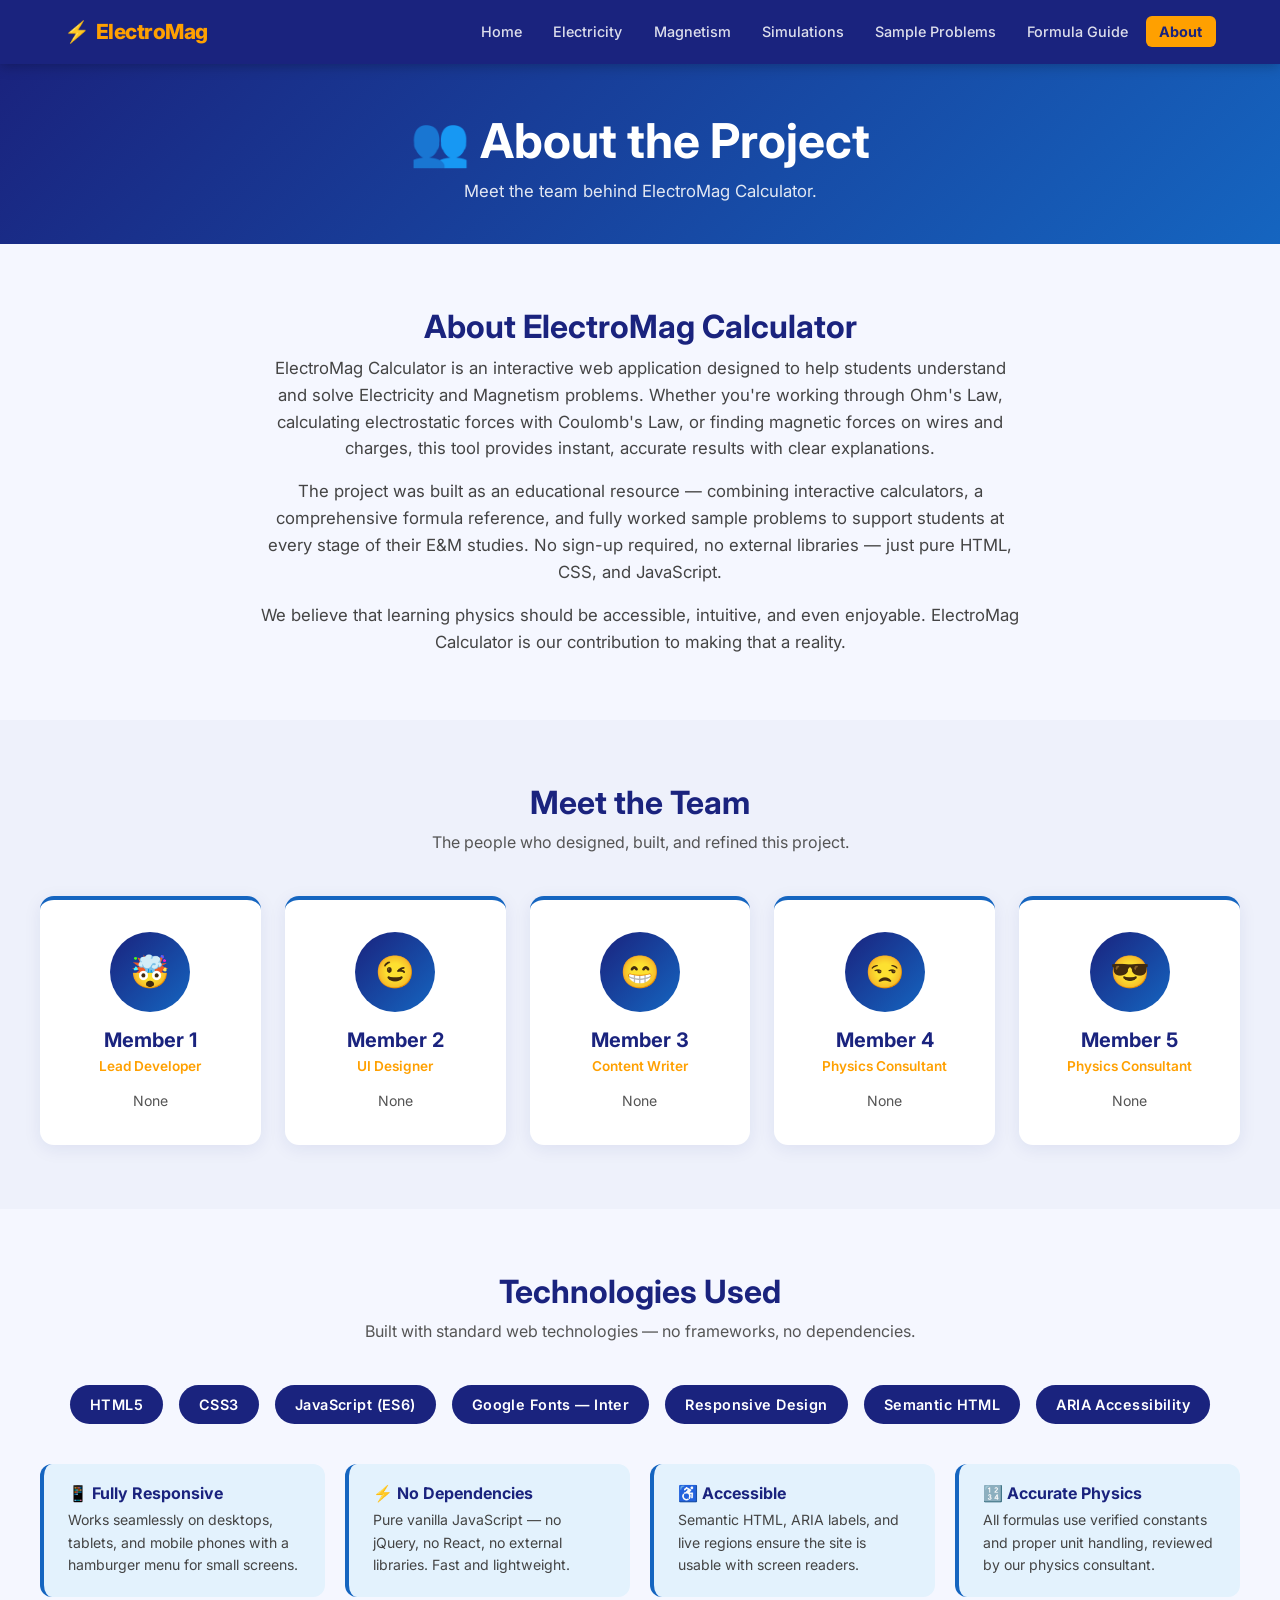
==== about.html @ d40cd8af "1st test" ====
<!DOCTYPE html>
<html lang="en">
<head>
  <meta charset="UTF-8" />
  <meta name="viewport" content="width=device-width, initial-scale=1.0" />
  <meta name="description" content="About the ElectroMag Calculator project and development team." />
  <title>About — ElectroMag</title>
  <link rel="stylesheet" href="css/style.css" />
</head>
<body>

  <!-- ── Navbar ── -->
  <nav class="navbar" role="navigation" aria-label="Main navigation">
    <div class="nav-container">
      <a href="index.html" class="nav-logo">⚡ <span>ElectroMag</span></a>
      <button class="hamburger" aria-label="Toggle navigation menu" aria-expanded="false">
        <span></span><span></span><span></span>
      </button>
      <ul class="nav-links" role="list">
        <li><a href="index.html">Home</a></li>
        <li><a href="electricity.html">Electricity</a></li>
        <li><a href="magnetism.html">Magnetism</a></li>
        <li><a href="simulations.html">Simulations</a></li>
        <li><a href="sample-problems.html">Sample Problems</a></li>
        <li><a href="formula-guide.html">Formula Guide</a></li>
        <li><a href="about.html" class="active" aria-current="page">About</a></li>
      </ul>
    </div>
  </nav>

  <div class="page-content">

    <!-- ── Page Header ── -->
    <header class="page-header">
      <h1>👥 About the Project</h1>
      <p>Meet the team behind ElectroMag Calculator.</p>
    </header>

    <main>

      <!-- ── Project Description ── -->
      <section class="section" aria-labelledby="about-heading">
        <div class="container">
          <h2 class="section-title" id="about-heading">About ElectroMag Calculator</h2>

          <p class="about-description">
            ElectroMag Calculator is an interactive web application designed to help students
            understand and solve Electricity and Magnetism problems. Whether you're working
            through Ohm's Law, calculating electrostatic forces with Coulomb's Law, or
            finding magnetic forces on wires and charges, this tool provides instant,
            accurate results with clear explanations.
          </p>

          <p class="about-description">
            The project was built as an educational resource — combining interactive
            calculators, a comprehensive formula reference, and fully worked sample
            problems to support students at every stage of their E&amp;M studies.
            No sign-up required, no external libraries — just pure HTML, CSS, and JavaScript.
          </p>

          <p class="about-description" style="margin-bottom:0;">
            We believe that learning physics should be accessible, intuitive, and even
            enjoyable. ElectroMag Calculator is our contribution to making that a reality.
          </p>
        </div>
      </section>

      <!-- ── Team ── -->
      <section class="section section-alt" aria-labelledby="team-heading">
        <div class="container">
          <h2 class="section-title" id="team-heading">Meet the Team</h2>
          <p class="section-subtitle">The people who designed, built, and refined this project.</p>

          <div class="team-grid">

            <article class="team-card" aria-labelledby="member1-name">
              <div class="team-avatar" aria-hidden="true">🤯</div>
              <h3 id="member1-name">Member 1</h3>
              <p class="team-role">Lead Developer</p>
              <p style="font-size:0.88rem; color:#555; margin-top:0.5rem; margin-bottom:0;">
                None
              </p>
            </article>

            <article class="team-card" aria-labelledby="member2-name">
              <div class="team-avatar" aria-hidden="true">😉</div>
              <h3 id="member2-name">Member 2</h3>
              <p class="team-role">UI Designer</p>
              <p style="font-size:0.88rem; color:#555; margin-top:0.5rem; margin-bottom:0;">
                None
              </p>
            </article>

            <article class="team-card" aria-labelledby="member3-name">
              <div class="team-avatar" aria-hidden="true">😁</div>
              <h3 id="member3-name">Member 3</h3>
              <p class="team-role">Content Writer</p>
              <p style="font-size:0.88rem; color:#555; margin-top:0.5rem; margin-bottom:0;">
                None
              </p>
            </article>

            <article class="team-card" aria-labelledby="member4-name">
              <div class="team-avatar" aria-hidden="true">😒</div>
              <h3 id="member4-name">Member 4</h3>
              <p class="team-role">Physics Consultant</p>
              <p style="font-size:0.88rem; color:#555; margin-top:0.5rem; margin-bottom:0;">
                None
              </p>
            </article>

            <article class="team-card" aria-labelledby="member4-name">
              <div class="team-avatar" aria-hidden="true">😎</div>
              <h3 id="member4-name">Member 5</h3>
              <p class="team-role">Physics Consultant</p>
              <p style="font-size:0.88rem; color:#555; margin-top:0.5rem; margin-bottom:0;">
                None
              </p>
            </article>

          </div>
        </div>
      </section>

      <!-- ── Technologies ── -->
      <section class="section" aria-labelledby="tech-heading">
        <div class="container">
          <h2 class="section-title" id="tech-heading">Technologies Used</h2>
          <p class="section-subtitle">Built with standard web technologies — no frameworks, no dependencies.</p>

          <div class="tech-grid">
            <span class="tech-badge">HTML5</span>
            <span class="tech-badge">CSS3</span>
            <span class="tech-badge">JavaScript (ES6)</span>
            <span class="tech-badge">Google Fonts — Inter</span>
            <span class="tech-badge">Responsive Design</span>
            <span class="tech-badge">Semantic HTML</span>
            <span class="tech-badge">ARIA Accessibility</span>
          </div>

          <!-- Feature highlights -->
          <div style="margin-top:2.5rem; display:grid; grid-template-columns: repeat(auto-fit, minmax(220px, 1fr)); gap:1.25rem;">

            <div style="background:#e3f2fd; border-radius:12px; padding:1.25rem 1.5rem; border-left:4px solid #1565c0;">
              <h3 style="color:#1a237e; font-size:1rem; margin-bottom:0.4rem;">📱 Fully Responsive</h3>
              <p style="font-size:0.88rem; color:#444; margin-bottom:0;">
                Works seamlessly on desktops, tablets, and mobile phones with a hamburger menu for small screens.
              </p>
            </div>

            <div style="background:#e3f2fd; border-radius:12px; padding:1.25rem 1.5rem; border-left:4px solid #1565c0;">
              <h3 style="color:#1a237e; font-size:1rem; margin-bottom:0.4rem;">⚡ No Dependencies</h3>
              <p style="font-size:0.88rem; color:#444; margin-bottom:0;">
                Pure vanilla JavaScript — no jQuery, no React, no external libraries. Fast and lightweight.
              </p>
            </div>

            <div style="background:#e3f2fd; border-radius:12px; padding:1.25rem 1.5rem; border-left:4px solid #1565c0;">
              <h3 style="color:#1a237e; font-size:1rem; margin-bottom:0.4rem;">♿ Accessible</h3>
              <p style="font-size:0.88rem; color:#444; margin-bottom:0;">
                Semantic HTML, ARIA labels, and live regions ensure the site is usable with screen readers.
              </p>
            </div>

            <div style="background:#e3f2fd; border-radius:12px; padding:1.25rem 1.5rem; border-left:4px solid #1565c0;">
              <h3 style="color:#1a237e; font-size:1rem; margin-bottom:0.4rem;">🔢 Accurate Physics</h3>
              <p style="font-size:0.88rem; color:#444; margin-bottom:0;">
                All formulas use verified constants and proper unit handling, reviewed by our physics consultant.
              </p>
            </div>

          </div>
        </div>
      </section>

    </main>

    <!-- ── Footer ── -->
    <footer role="contentinfo">
      <!-- <p>&copy; 2026 <a href="index.html">ElectroMag Calculator</a>. Built for students, by students.</p> -->
    </footer>

  </div><!-- end .page-content -->

  <script src="js/calculators.js"></script>
</body>
</html>
---- css/style.css ----
/* ============================================================
   ElectroMag Calculator — style.css
   Color scheme:
     Primary:   #1a237e (deep blue)
     Secondary: #1565c0 (electric blue)
     Accent:    #ffa000 (amber)
     BG:        #ffffff / #f5f7ff
   ============================================================ */

@import url('https://fonts.googleapis.com/css2?family=Inter:wght@300;400;500;600;700;800&display=swap');

/* ── Reset & Base ── */
*, *::before, *::after {
  box-sizing: border-box;
  margin: 0;
  padding: 0;
}

html {
  scroll-behavior: smooth;
}

body {
  font-family: 'Inter', sans-serif;
  background-color: #f5f7ff;
  color: #212121;
  line-height: 1.6;
  min-height: 100vh;
  display: flex;
  flex-direction: column;
}

main {
  flex: 1;
}

a {
  text-decoration: none;
  color: inherit;
}

ul {
  list-style: none;
}

img {
  max-width: 100%;
  display: block;
}

/* ── Typography ── */
h1, h2, h3, h4 {
  line-height: 1.2;
  font-weight: 700;
}

h1 { font-size: clamp(2rem, 5vw, 3rem); }
h2 { font-size: clamp(1.5rem, 3vw, 2rem); }
h3 { font-size: 1.25rem; }

p { margin-bottom: 0.75rem; }

/* ── Navbar ── */
.navbar {
  position: fixed;
  top: 0;
  left: 0;
  right: 0;
  z-index: 1000;
  background-color: #1a237e;
  box-shadow: 0 2px 12px rgba(0,0,0,0.25);
}

.nav-container {
  max-width: 1200px;
  margin: 0 auto;
  padding: 0 1.5rem;
  display: flex;
  align-items: center;
  justify-content: space-between;
  height: 64px;
}

.nav-logo {
  font-size: 1.3rem;
  font-weight: 800;
  color: #ffffff;
  letter-spacing: -0.5px;
  display: flex;
  align-items: center;
  gap: 0.4rem;
}

.nav-logo span {
  color: #ffa000;
}

.nav-links {
  display: flex;
  align-items: center;
  gap: 0.25rem;
}

.nav-links a {
  color: rgba(255,255,255,0.85);
  font-size: 0.9rem;
  font-weight: 500;
  padding: 0.45rem 0.85rem;
  border-radius: 6px;
  transition: background 0.2s, color 0.2s;
}

.nav-links a:hover,
.nav-links a.active {
  background-color: rgba(255,255,255,0.15);
  color: #ffffff;
}

.nav-links a.active {
  background-color: #ffa000;
  color: #1a237e;
  font-weight: 700;
}

/* Hamburger */
.hamburger {
  display: none;
  flex-direction: column;
  gap: 5px;
  cursor: pointer;
  padding: 6px;
  border: none;
  background: transparent;
}

.hamburger span {
  display: block;
  width: 26px;
  height: 3px;
  background: #ffffff;
  border-radius: 3px;
  transition: transform 0.3s, opacity 0.3s;
}

.hamburger.open span:nth-child(1) { transform: translateY(8px) rotate(45deg); }
.hamburger.open span:nth-child(2) { opacity: 0; }
.hamburger.open span:nth-child(3) { transform: translateY(-8px) rotate(-45deg); }

/* ── Page offset for fixed navbar ── */
.page-content {
  padding-top: 64px;
}

/* ── Hero Section ── */
.hero {
  background: linear-gradient(135deg, #1a237e 0%, #1565c0 60%, #0288d1 100%);
  color: #ffffff;
  text-align: center;
  padding: 5rem 1.5rem 4rem;
}

.hero h1 {
  margin-bottom: 1rem;
  text-shadow: 0 2px 8px rgba(0,0,0,0.2);
}

.hero h1 span {
  color: #ffa000;
}

.hero p {
  font-size: 1.15rem;
  max-width: 640px;
  margin: 0 auto 2rem;
  opacity: 0.92;
}

.hero-buttons {
  display: flex;
  gap: 1rem;
  justify-content: center;
  flex-wrap: wrap;
}

/* ── Buttons ── */
.btn {
  display: inline-block;
  padding: 0.7rem 1.6rem;
  border-radius: 8px;
  font-size: 0.95rem;
  font-weight: 600;
  cursor: pointer;
  border: none;
  transition: transform 0.15s, box-shadow 0.15s, background 0.2s;
}

.btn:hover {
  transform: translateY(-2px);
  box-shadow: 0 6px 18px rgba(0,0,0,0.18);
}

.btn-primary {
  background-color: #ffa000;
  color: #1a237e;
}

.btn-primary:hover {
  background-color: #ffb300;
}

.btn-outline {
  background-color: transparent;
  color: #ffffff;
  border: 2px solid rgba(255,255,255,0.7);
}

.btn-outline:hover {
  background-color: rgba(255,255,255,0.12);
  border-color: #ffffff;
}

.btn-calculate {
  background-color: #ffa000;
  color: #1a237e;
  font-weight: 700;
  font-size: 1rem;
  padding: 0.75rem 2rem;
  border-radius: 8px;
  border: none;
  cursor: pointer;
  width: 100%;
  margin-top: 0.5rem;
  transition: background 0.2s, transform 0.15s, box-shadow 0.15s;
}

.btn-calculate:hover {
  background-color: #ffb300;
  transform: translateY(-2px);
  box-shadow: 0 6px 16px rgba(255,160,0,0.35);
}

/* ── Section Wrapper ── */
.section {
  padding: 4rem 1.5rem;
}

.section-alt {
  background-color: #eef1fb;
}

.container {
  max-width: 1200px;
  margin: 0 auto;
}

.section-title {
  text-align: center;
  color: #1a237e;
  margin-bottom: 0.5rem;
}

.section-subtitle {
  text-align: center;
  color: #555;
  margin-bottom: 2.5rem;
  font-size: 1rem;
}

/* ── Feature Cards (Home) ── */
.cards-grid {
  display: grid;
  grid-template-columns: repeat(auto-fit, minmax(260px, 1fr));
  gap: 1.5rem;
}

.feature-card {
  background: #ffffff;
  border-radius: 14px;
  padding: 2rem 1.5rem;
  box-shadow: 0 4px 20px rgba(26,35,126,0.08);
  text-align: center;
  transition: transform 0.2s, box-shadow 0.2s;
  border-top: 4px solid #1565c0;
}

.feature-card:hover {
  transform: translateY(-6px);
  box-shadow: 0 10px 30px rgba(26,35,126,0.14);
}

.feature-icon {
  font-size: 2.8rem;
  margin-bottom: 1rem;
}

.feature-card h3 {
  color: #1a237e;
  margin-bottom: 0.6rem;
}

.feature-card p {
  color: #555;
  font-size: 0.95rem;
  margin-bottom: 0;
}

/* ── Page Header Banner ── */
.page-header {
  background: linear-gradient(135deg, #1a237e 0%, #1565c0 100%);
  color: #ffffff;
  padding: 3rem 1.5rem 2.5rem;
  text-align: center;
}

.page-header h1 {
  margin-bottom: 0.5rem;
}

.page-header p {
  opacity: 0.88;
  font-size: 1.05rem;
  margin-bottom: 0;
}

/* ── Calculator Cards ── */
.calc-grid {
  display: grid;
  grid-template-columns: repeat(auto-fit, minmax(320px, 1fr));
  gap: 2rem;
}

.calc-card {
  background: #ffffff;
  border-radius: 14px;
  padding: 2rem;
  box-shadow: 0 4px 20px rgba(26,35,126,0.09);
  border-top: 4px solid #ffa000;
  transition: box-shadow 0.2s;
}

.calc-card:hover {
  box-shadow: 0 8px 28px rgba(26,35,126,0.14);
}

.calc-card h3 {
  color: #1a237e;
  margin-bottom: 0.3rem;
}

.calc-formula {
  font-size: 0.9rem;
  color: #1565c0;
  font-weight: 600;
  margin-bottom: 1.25rem;
  font-style: italic;
}

/* ── Form Elements ── */
.form-group {
  margin-bottom: 1rem;
}

.form-group label {
  display: block;
  font-size: 0.88rem;
  font-weight: 600;
  color: #333;
  margin-bottom: 0.35rem;
}

.form-group input,
.form-group select {
  width: 100%;
  padding: 0.6rem 0.85rem;
  border: 1.5px solid #c5cae9;
  border-radius: 8px;
  font-size: 0.95rem;
  font-family: 'Inter', sans-serif;
  background: #f8f9ff;
  color: #212121;
  transition: border-color 0.2s, box-shadow 0.2s;
  outline: none;
}

.form-group input:focus,
.form-group select:focus {
  border-color: #1565c0;
  box-shadow: 0 0 0 3px rgba(21,101,192,0.12);
  background: #ffffff;
}

.form-group input::placeholder {
  color: #aaa;
}

/* ── Result Box ── */
.result-box {
  margin-top: 1.25rem;
  padding: 1rem 1.25rem;
  background: #e3f2fd;
  border-radius: 10px;
  border-left: 4px solid #1565c0;
  display: none;
}

.result-box.show {
  display: block;
}

.result-box.error {
  background: #fce4ec;
  border-left-color: #e53935;
}

.result-value {
  font-size: 1.4rem;
  font-weight: 800;
  color: #1a237e;
  margin-bottom: 0.3rem;
}

.result-explanation {
  font-size: 0.88rem;
  color: #444;
  margin-bottom: 0;
}

.result-box.error .result-value {
  font-size: 1rem;
  color: #c62828;
}

/* ── Sample Problems ── */
.problems-list {
  display: flex;
  flex-direction: column;
  gap: 1.75rem;
}

.problem-card {
  background: #ffffff;
  border-radius: 14px;
  padding: 1.75rem 2rem;
  box-shadow: 0 4px 18px rgba(26,35,126,0.08);
  border-left: 5px solid #ffa000;
}

.problem-card h3 {
  color: #1a237e;
  margin-bottom: 1rem;
  font-size: 1.1rem;
}

.problem-step {
  margin-bottom: 0.6rem;
  font-size: 0.95rem;
}

.problem-step strong {
  color: #1565c0;
  font-weight: 700;
  min-width: 90px;
  display: inline-block;
}

.problem-answer {
  margin-top: 0.75rem;
  padding: 0.6rem 1rem;
  background: #e8f5e9;
  border-radius: 8px;
  font-weight: 700;
  color: #2e7d32;
  font-size: 1rem;
}

/* ── Formula Guide ── */
.formula-table-wrapper {
  overflow-x: auto;
  border-radius: 12px;
  box-shadow: 0 4px 18px rgba(26,35,126,0.08);
}

.formula-table {
  width: 100%;
  border-collapse: collapse;
  background: #ffffff;
  font-size: 0.93rem;
}

.formula-table thead {
  background: #1a237e;
  color: #ffffff;
}

.formula-table thead th {
  padding: 0.9rem 1.1rem;
  text-align: left;
  font-weight: 600;
  letter-spacing: 0.02em;
}

.formula-table tbody tr:nth-child(even) {
  background: #f0f4ff;
}

.formula-table tbody tr:hover {
  background: #e3eaff;
}

.formula-table tbody td {
  padding: 0.8rem 1.1rem;
  border-bottom: 1px solid #e0e4f0;
  vertical-align: top;
}

.formula-table tbody td:nth-child(2) {
  font-weight: 700;
  color: #1565c0;
  font-style: italic;
  white-space: nowrap;
}

/* Constants section */
.constants-grid {
  display: grid;
  grid-template-columns: repeat(auto-fit, minmax(240px, 1fr));
  gap: 1.25rem;
  margin-top: 1.5rem;
}

.constant-card {
  background: #ffffff;
  border-radius: 12px;
  padding: 1.25rem 1.5rem;
  box-shadow: 0 3px 14px rgba(26,35,126,0.08);
  border-left: 4px solid #1565c0;
}

.constant-card .constant-name {
  font-size: 0.85rem;
  color: #666;
  margin-bottom: 0.25rem;
}

.constant-card .constant-value {
  font-size: 1.1rem;
  font-weight: 700;
  color: #1a237e;
}

/* ── About Page ── */
.about-description {
  max-width: 760px;
  margin: 0 auto 1rem;
  font-size: 1.05rem;
  color: #444;
  text-align: center;
}

.team-grid {
  display: grid;
  grid-template-columns: repeat(auto-fit, minmax(200px, 1fr));
  gap: 1.5rem;
}

.team-card {
  background: #ffffff;
  border-radius: 14px;
  padding: 2rem 1.25rem;
  text-align: center;
  box-shadow: 0 4px 18px rgba(26,35,126,0.08);
  transition: transform 0.2s, box-shadow 0.2s;
  border-top: 4px solid #1565c0;
}

.team-card:hover {
  transform: translateY(-5px);
  box-shadow: 0 10px 28px rgba(26,35,126,0.14);
}

.team-avatar {
  width: 80px;
  height: 80px;
  border-radius: 50%;
  background: linear-gradient(135deg, #1a237e, #1565c0);
  display: flex;
  align-items: center;
  justify-content: center;
  margin: 0 auto 1rem;
  font-size: 2rem;
  color: #ffffff;
}

.team-card h3 {
  color: #1a237e;
  margin-bottom: 0.3rem;
}

.team-role {
  font-size: 0.85rem;
  color: #ffa000;
  font-weight: 600;
}

.tech-grid {
  display: flex;
  flex-wrap: wrap;
  gap: 1rem;
  justify-content: center;
  margin-top: 1rem;
}

.tech-badge {
  background: #1a237e;
  color: #ffffff;
  padding: 0.5rem 1.25rem;
  border-radius: 50px;
  font-size: 0.9rem;
  font-weight: 600;
  letter-spacing: 0.03em;
}

/* ── Footer ── */
footer {
  background-color: #1a237e;
  color: rgba(255,255,255,0.8);
  text-align: center;
  padding: 1.5rem 1rem;
  font-size: 0.88rem;
}

footer a {
  color: #ffa000;
  font-weight: 600;
}

footer a:hover {
  text-decoration: underline;
}

/* ── Utility ── */
.text-center { text-align: center; }
.mt-1 { margin-top: 0.5rem; }
.mt-2 { margin-top: 1rem; }
.mt-3 { margin-top: 1.5rem; }
.mb-0 { margin-bottom: 0; }

/* ── Responsive ── */
@media (max-width: 768px) {
  .hamburger {
    display: flex;
  }

  .nav-links {
    display: none;
    position: absolute;
    top: 64px;
    left: 0;
    right: 0;
    background-color: #1a237e;
    flex-direction: column;
    padding: 1rem 1.5rem 1.5rem;
    gap: 0.25rem;
    box-shadow: 0 8px 20px rgba(0,0,0,0.2);
  }

  .nav-links.open {
    display: flex;
  }

  .nav-links a {
    padding: 0.65rem 1rem;
    font-size: 1rem;
    border-radius: 8px;
  }

  .hero {
    padding: 4rem 1.25rem 3rem;
  }

  .calc-grid {
    grid-template-columns: 1fr;
  }

  .problem-card {
    padding: 1.25rem 1.25rem;
  }

  .formula-table thead th,
  .formula-table tbody td {
    padding: 0.65rem 0.75rem;
    font-size: 0.85rem;
  }

  .section {
    padding: 2.5rem 1.25rem;
  }

  .page-header {
    padding: 2.5rem 1.25rem 2rem;
  }
}

@media (max-width: 480px) {
  .hero h1 { font-size: 1.8rem; }
  .hero p { font-size: 1rem; }
  .btn { padding: 0.6rem 1.2rem; font-size: 0.9rem; }
  .result-value { font-size: 1.2rem; }
}
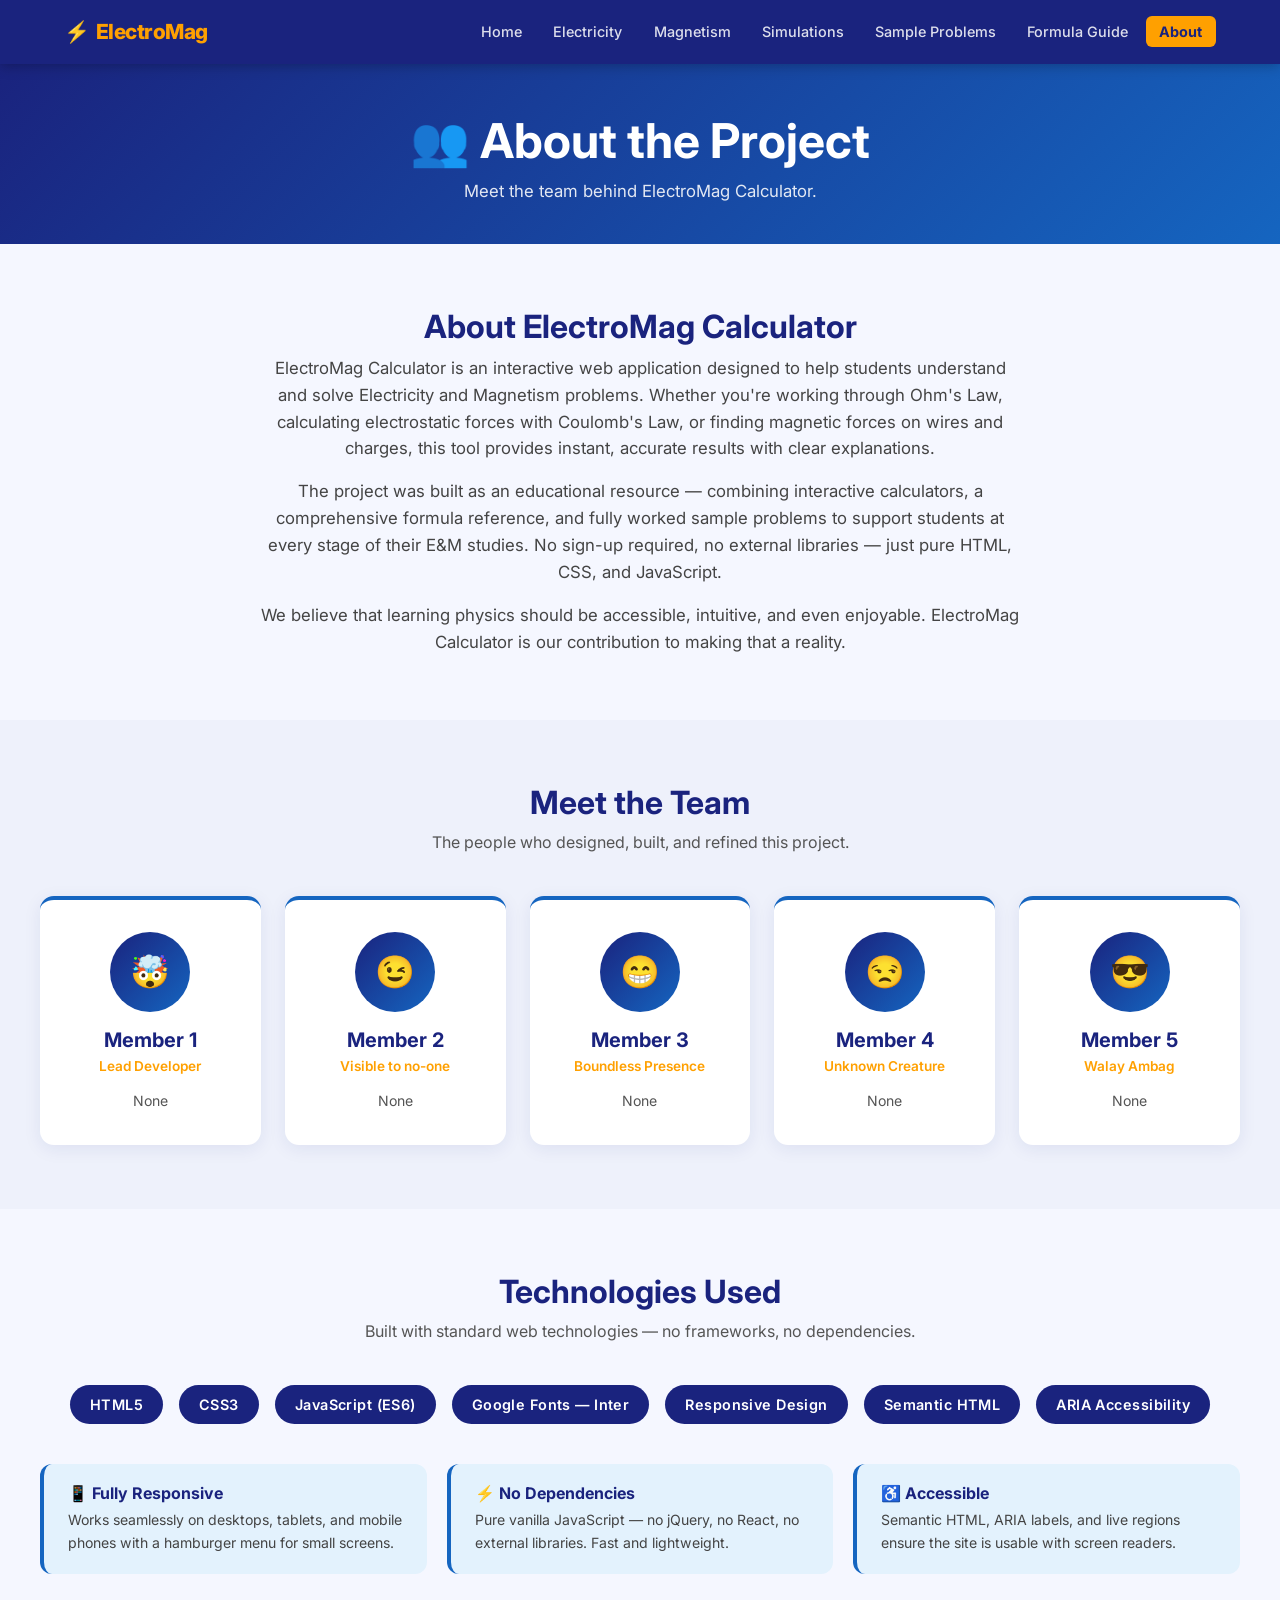
==== commit 7d868fd3: "2nd 2nd" ====
--- a/about.html
+++ b/about.html
@@ -85,7 +85,7 @@
             <article class="team-card" aria-labelledby="member2-name">
               <div class="team-avatar" aria-hidden="true">😉</div>
               <h3 id="member2-name">Member 2</h3>
-              <p class="team-role">UI Designer</p>
+              <p class="team-role">Visible to no-one</p>
               <p style="font-size:0.88rem; color:#555; margin-top:0.5rem; margin-bottom:0;">
                 None
               </p>
@@ -94,7 +94,7 @@
             <article class="team-card" aria-labelledby="member3-name">
               <div class="team-avatar" aria-hidden="true">😁</div>
               <h3 id="member3-name">Member 3</h3>
-              <p class="team-role">Content Writer</p>
+              <p class="team-role">Boundless Presence</p>
               <p style="font-size:0.88rem; color:#555; margin-top:0.5rem; margin-bottom:0;">
                 None
               </p>
@@ -103,7 +103,7 @@
             <article class="team-card" aria-labelledby="member4-name">
               <div class="team-avatar" aria-hidden="true">😒</div>
               <h3 id="member4-name">Member 4</h3>
-              <p class="team-role">Physics Consultant</p>
+              <p class="team-role">Unknown Creature</p>
               <p style="font-size:0.88rem; color:#555; margin-top:0.5rem; margin-bottom:0;">
                 None
               </p>
@@ -112,7 +112,7 @@
             <article class="team-card" aria-labelledby="member4-name">
               <div class="team-avatar" aria-hidden="true">😎</div>
               <h3 id="member4-name">Member 5</h3>
-              <p class="team-role">Physics Consultant</p>
+              <p class="team-role">Walay Ambag</p>
               <p style="font-size:0.88rem; color:#555; margin-top:0.5rem; margin-bottom:0;">
                 None
               </p>
@@ -162,13 +162,6 @@
               </p>
             </div>
 
-            <div style="background:#e3f2fd; border-radius:12px; padding:1.25rem 1.5rem; border-left:4px solid #1565c0;">
-              <h3 style="color:#1a237e; font-size:1rem; margin-bottom:0.4rem;">🔢 Accurate Physics</h3>
-              <p style="font-size:0.88rem; color:#444; margin-bottom:0;">
-                All formulas use verified constants and proper unit handling, reviewed by our physics consultant.
-              </p>
-            </div>
-
           </div>
         </div>
       </section>
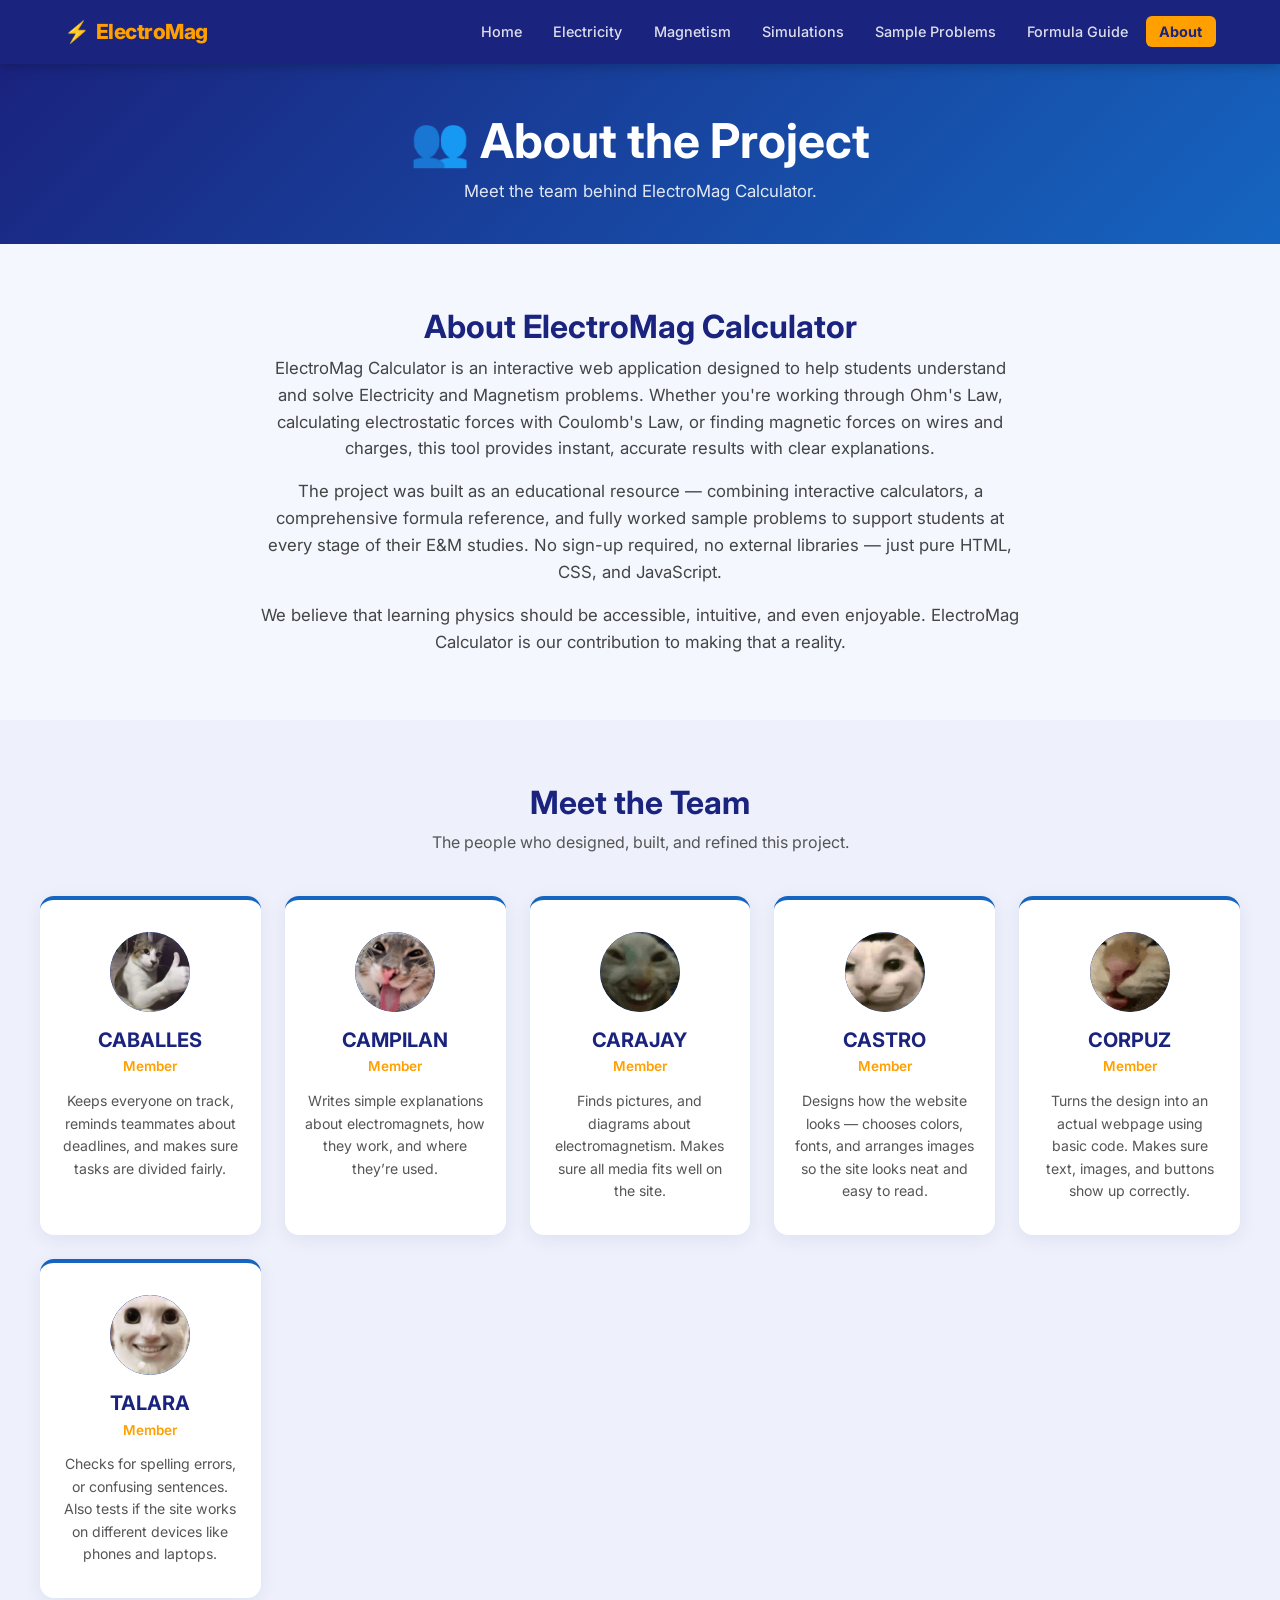
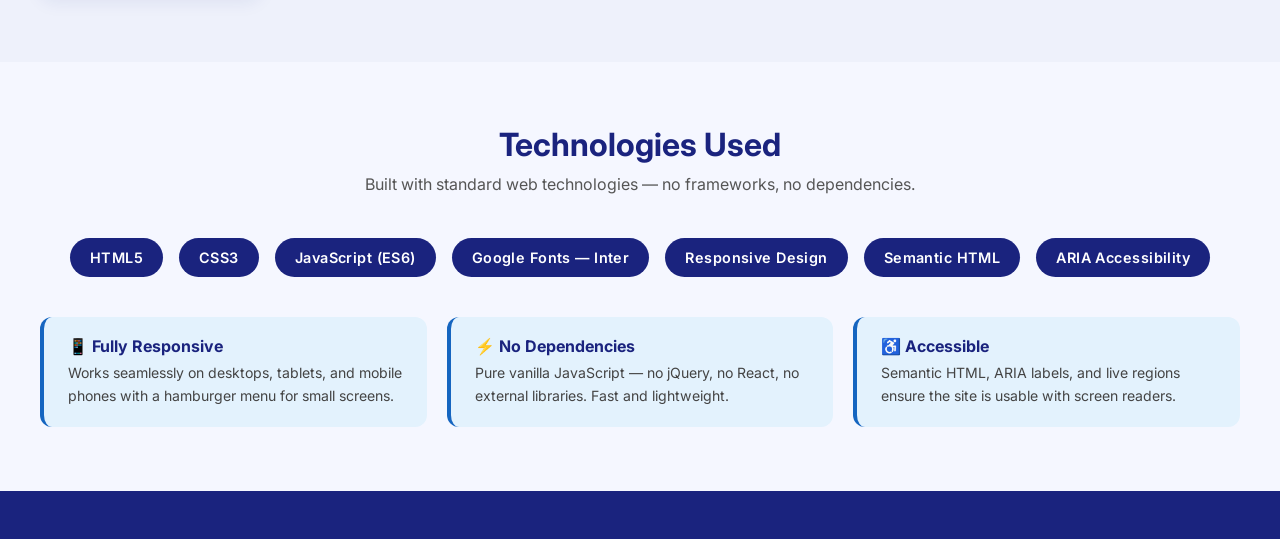
==== commit 480a807e: "initial" ====
--- a/about.html
+++ b/about.html
@@ -74,47 +74,56 @@
           <div class="team-grid">
 
             <article class="team-card" aria-labelledby="member1-name">
-              <div class="team-avatar" aria-hidden="true">🤯</div>
-              <h3 id="member1-name">Member 1</h3>
-              <p class="team-role">Lead Developer</p>
+              <div class="team-avatar" aria-hidden="true"><img src="assets/caballes.png" alt="Member 1"></div>
+              <h3 id="member1-name">CABALLES</h3>
+              <p class="team-role">Member</p>
               <p style="font-size:0.88rem; color:#555; margin-top:0.5rem; margin-bottom:0;">
-                None
+                Keeps everyone on track, reminds teammates about deadlines, and makes sure tasks are divided fairly.
               </p>
             </article>
 
             <article class="team-card" aria-labelledby="member2-name">
-              <div class="team-avatar" aria-hidden="true">😉</div>
-              <h3 id="member2-name">Member 2</h3>
-              <p class="team-role">Visible to no-one</p>
+              <div class="team-avatar" aria-hidden="true"><img src="assets/campilan.png" alt="Member 2"></div>
+              <h3 id="member2-name">CAMPILAN</h3>
+              <p class="team-role">Member</p>
               <p style="font-size:0.88rem; color:#555; margin-top:0.5rem; margin-bottom:0;">
-                None
+                Writes simple explanations about electromagnets, how they work, and where they’re used.
               </p>
             </article>
 
             <article class="team-card" aria-labelledby="member3-name">
-              <div class="team-avatar" aria-hidden="true">😁</div>
-              <h3 id="member3-name">Member 3</h3>
-              <p class="team-role">Boundless Presence</p>
+              <div class="team-avatar" aria-hidden="true"><img src="assets/carajay.png" alt="Member 3"></div>
+              <h3 id="member3-name">CARAJAY</h3>
+              <p class="team-role">Member</p>
               <p style="font-size:0.88rem; color:#555; margin-top:0.5rem; margin-bottom:0;">
-                None
+                Finds pictures, and diagrams about electromagnetism. Makes sure all media fits well on the site.
               </p>
             </article>
 
             <article class="team-card" aria-labelledby="member4-name">
-              <div class="team-avatar" aria-hidden="true">😒</div>
-              <h3 id="member4-name">Member 4</h3>
-              <p class="team-role">Unknown Creature</p>
+              <div class="team-avatar" aria-hidden="true"><img src="assets/castro.png" alt="Member 4"></div>
+              <h3 id="member4-name">CASTRO</h3>
+              <p class="team-role">Member</p>
               <p style="font-size:0.88rem; color:#555; margin-top:0.5rem; margin-bottom:0;">
-                None
+                Designs how the website looks — chooses colors, fonts, and arranges images so the site looks neat and easy to read.
               </p>
             </article>
 
-            <article class="team-card" aria-labelledby="member4-name">
-              <div class="team-avatar" aria-hidden="true">😎</div>
-              <h3 id="member4-name">Member 5</h3>
-              <p class="team-role">Walay Ambag</p>
+            <article class="team-card" aria-labelledby="member5-name">
+              <div class="team-avatar" aria-hidden="true"><img src="assets/corpuz.png" alt="Member 5"></div>
+              <h3 id="member5-name">CORPUZ</h3>
+              <p class="team-role">Member</p>
               <p style="font-size:0.88rem; color:#555; margin-top:0.5rem; margin-bottom:0;">
-                None
+                Turns the design into an actual webpage using basic code. Makes sure text, images, and buttons show up correctly.
+              </p>
+            </article>
+
+            <article class="team-card" aria-labelledby="member6-name">
+              <div class="team-avatar" aria-hidden="true"><img src="assets/talara.png" alt="Member 6"></div>
+              <h3 id="member6-name">TALARA</h3>
+              <p class="team-role">Member</p>
+              <p style="font-size:0.88rem; color:#555; margin-top:0.5rem; margin-bottom:0;">
+                Checks for spelling errors, or confusing sentences. Also tests if the site works on different devices like phones and laptops.
               </p>
             </article>
 
--- a/css/style.css
+++ b/css/style.css
@@ -589,6 +589,14 @@
   margin: 0 auto 1rem;
   font-size: 2rem;
   color: #ffffff;
+  overflow: hidden;
+}
+
+.team-avatar img {
+  width: 100%;
+  height: 100%;
+  border-radius: 50%;
+  object-fit: cover;
 }
 
 .team-card h3 {
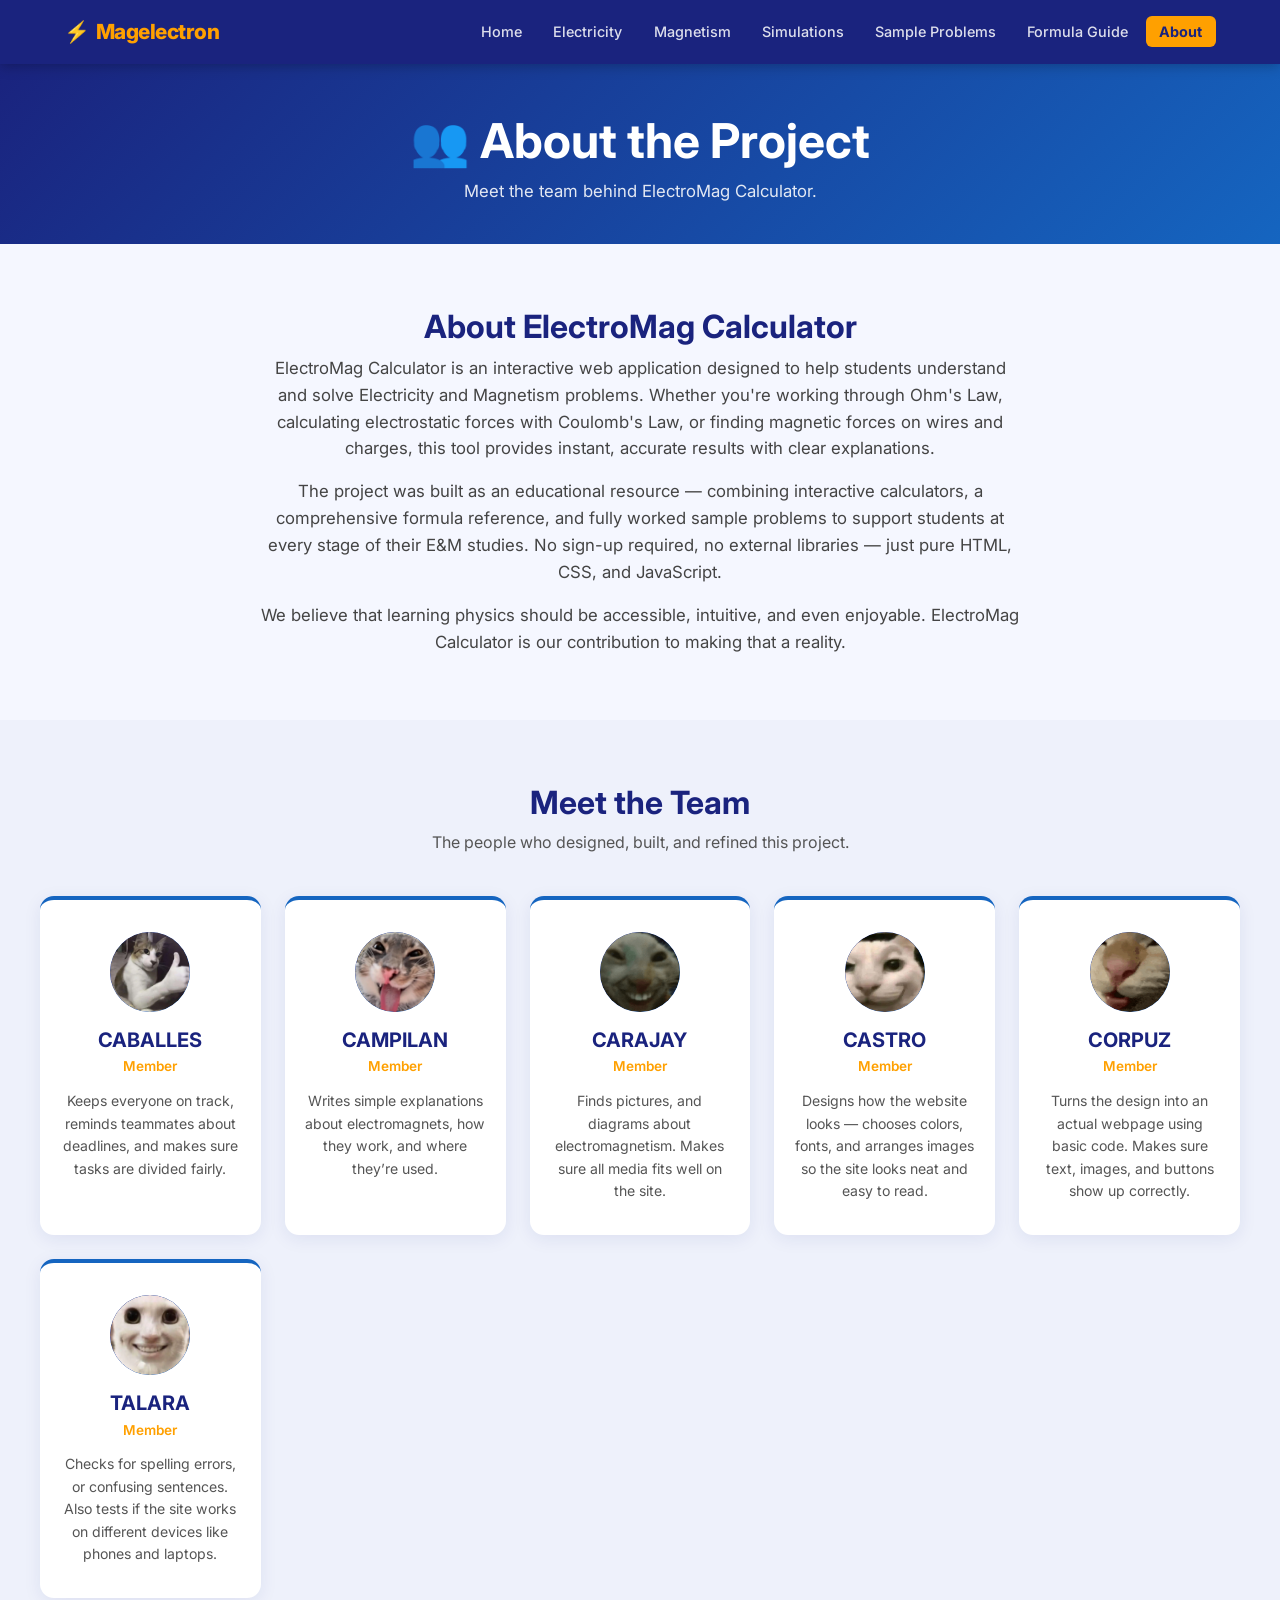
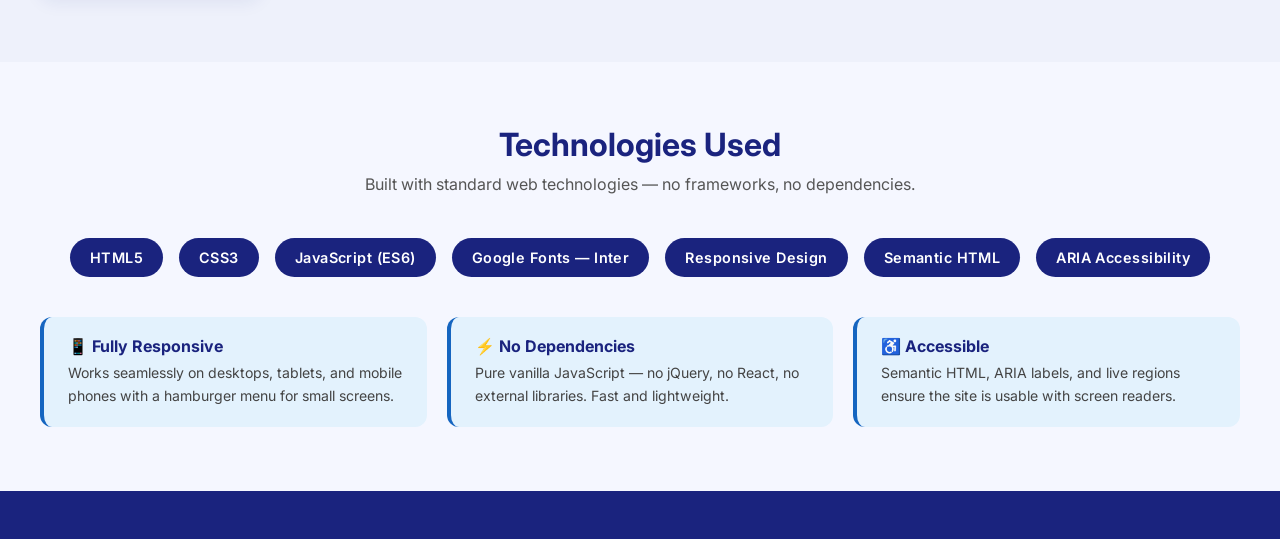
==== commit 7912fb2d: "Update about.html" ====
--- a/about.html
+++ b/about.html
@@ -4,7 +4,7 @@
   <meta charset="UTF-8" />
   <meta name="viewport" content="width=device-width, initial-scale=1.0" />
   <meta name="description" content="About the ElectroMag Calculator project and development team." />
-  <title>About — ElectroMag</title>
+  <title>About — Magelectron</title>
   <link rel="stylesheet" href="css/style.css" />
 </head>
 <body>
@@ -12,7 +12,7 @@
   <!-- ── Navbar ── -->
   <nav class="navbar" role="navigation" aria-label="Main navigation">
     <div class="nav-container">
-      <a href="index.html" class="nav-logo">⚡ <span>ElectroMag</span></a>
+      <a href="index.html" class="nav-logo">⚡ <span>Magelectron</span></a>
       <button class="hamburger" aria-label="Toggle navigation menu" aria-expanded="false">
         <span></span><span></span><span></span>
       </button>
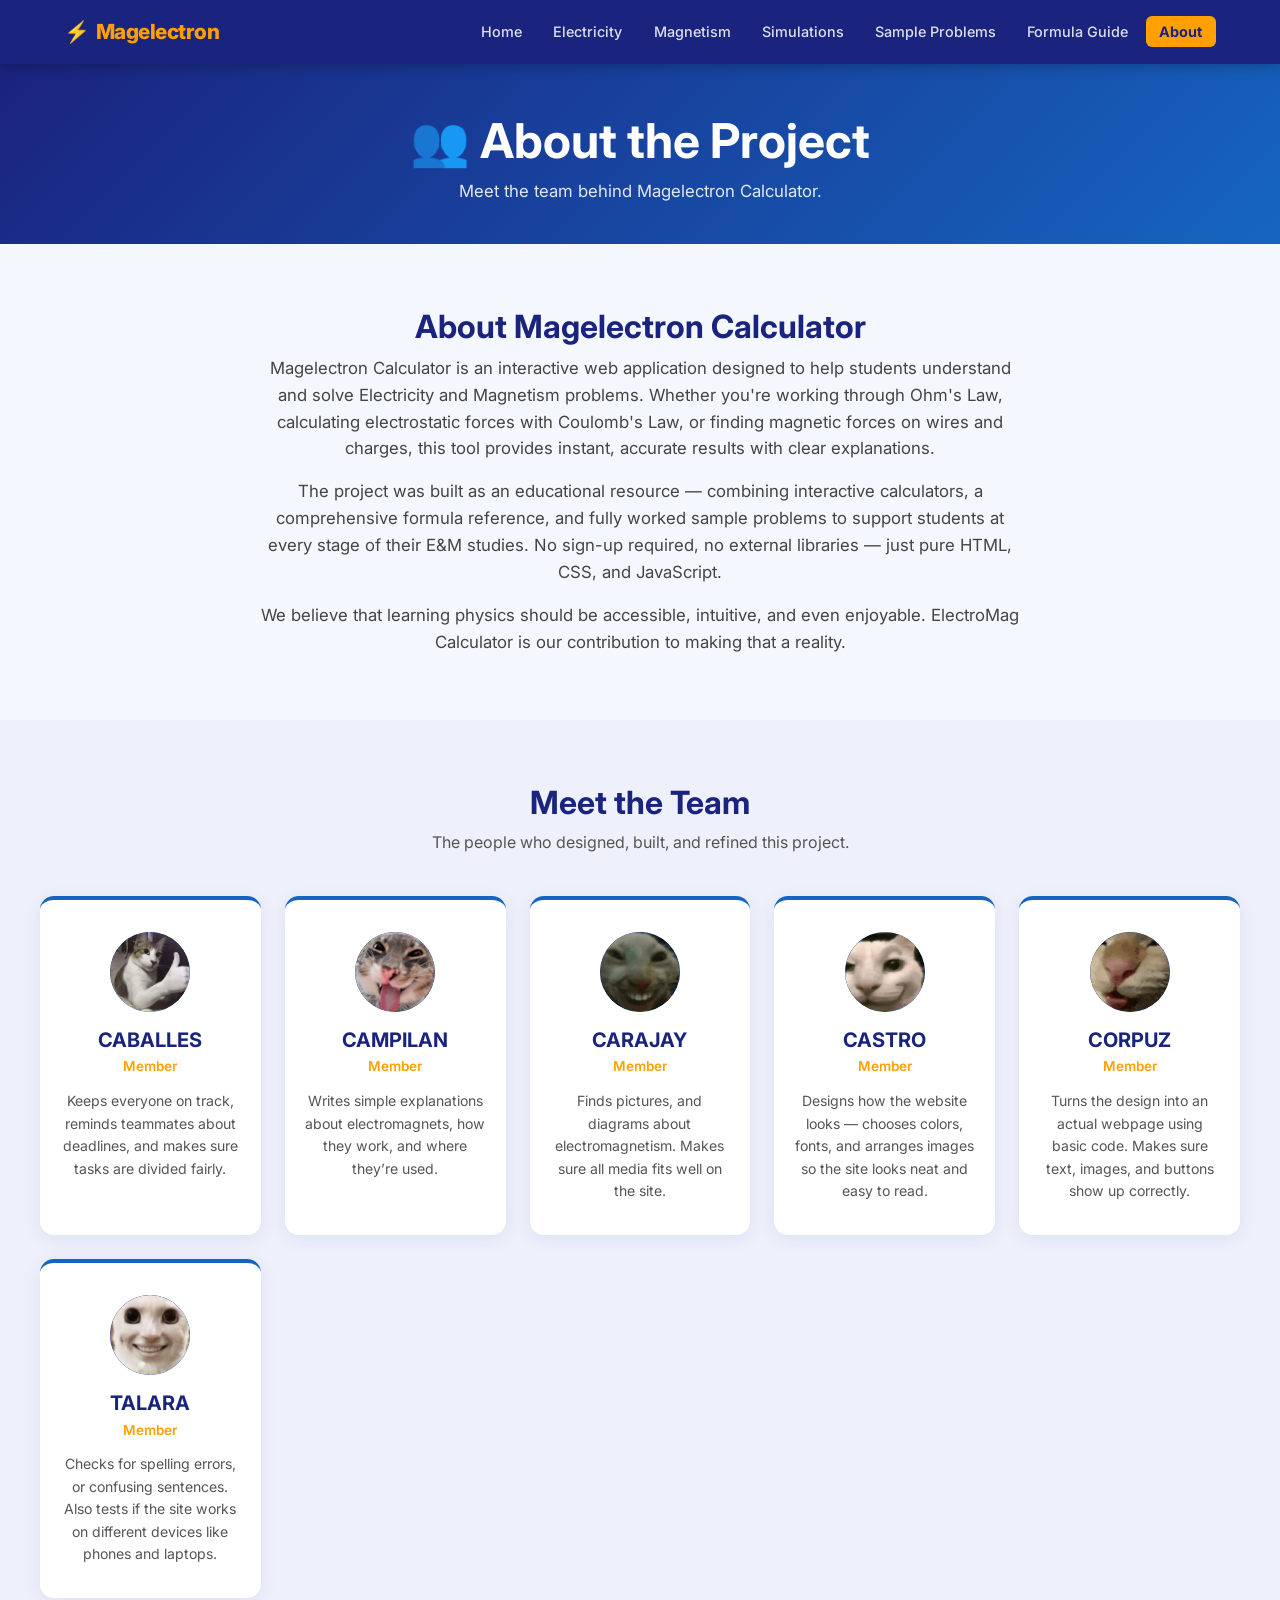
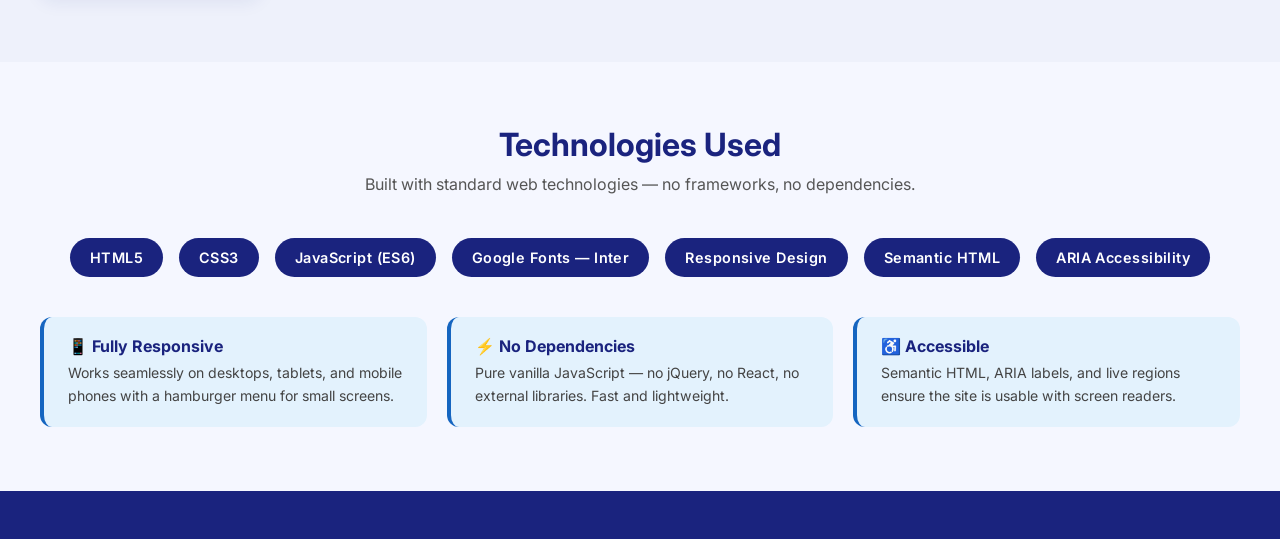
==== commit a90e79bb: "Update about.html" ====
--- a/about.html
+++ b/about.html
@@ -33,7 +33,7 @@
     <!-- ── Page Header ── -->
     <header class="page-header">
       <h1>👥 About the Project</h1>
-      <p>Meet the team behind ElectroMag Calculator.</p>
+      <p>Meet the team behind Magelectron Calculator.</p>
     </header>
 
     <main>
@@ -41,10 +41,10 @@
       <!-- ── Project Description ── -->
       <section class="section" aria-labelledby="about-heading">
         <div class="container">
-          <h2 class="section-title" id="about-heading">About ElectroMag Calculator</h2>
+          <h2 class="section-title" id="about-heading">About Magelectron Calculator</h2>
 
           <p class="about-description">
-            ElectroMag Calculator is an interactive web application designed to help students
+            Magelectron Calculator is an interactive web application designed to help students
             understand and solve Electricity and Magnetism problems. Whether you're working
             through Ohm's Law, calculating electrostatic forces with Coulomb's Law, or
             finding magnetic forces on wires and charges, this tool provides instant,
